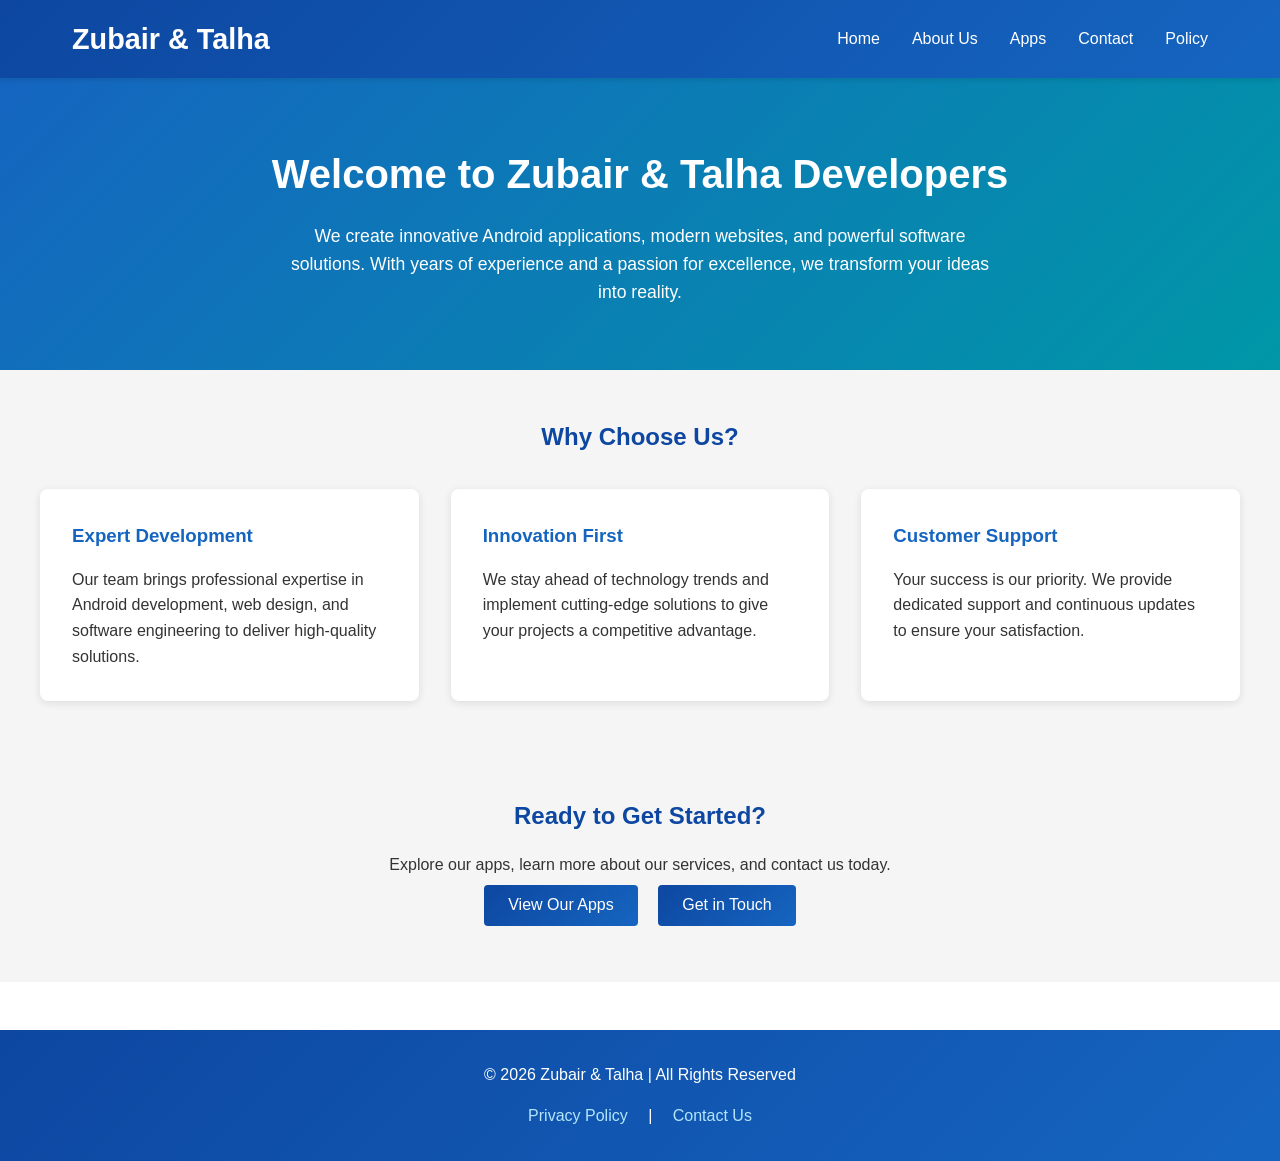
==== index.html @ c3ce9952 "Initial commit" ====
<!DOCTYPE html>
<html lang="en">
<head>
  <meta charset="UTF-8">
  <meta name="viewport" content="width=device-width, initial-scale=1.0">
  <title>Zubair & Talha - Professional App & Web Development</title>
  <link rel="stylesheet" href="style.css">
</head>
<body>
  <header>
    <div class="navbar">
      <h1>Zubair & Talha</h1>
      <nav>
        <a href="index.html">Home</a>
        <a href="about.html">About Us</a>
        <a href="apps.html">Apps</a>
        <a href="contact.html">Contact</a>
        <a href="policy.html">Policy</a>
      </nav>
    </div>
  </header>

  <section class="hero">
    <h2>Welcome to Zubair & Talha Developers</h2>
    <p>We create innovative Android applications, modern websites, and powerful software solutions. With years of experience and a passion for excellence, we transform your ideas into reality.</p>
  </section>

  <section class="features">
    <h2>Why Choose Us?</h2>
    <div class="feature-grid">
      <div class="feature-card">
        <h3>Expert Development</h3>
        <p>Our team brings professional expertise in Android development, web design, and software engineering to deliver high-quality solutions.</p>
      </div>
      <div class="feature-card">
        <h3>Innovation First</h3>
        <p>We stay ahead of technology trends and implement cutting-edge solutions to give your projects a competitive advantage.</p>
      </div>
      <div class="feature-card">
        <h3>Customer Support</h3>
        <p>Your success is our priority. We provide dedicated support and continuous updates to ensure your satisfaction.</p>
      </div>
    </div>
  </section>

  <section class="cta">
    <h2>Ready to Get Started?</h2>
    <p>Explore our apps, learn more about our services, and contact us today.</p>
    <a href="apps.html"><button class="cta-button">View Our Apps</button></a>
    <a href="contact.html"><button class="cta-button">Get in Touch</button></a>
  </section>

  <footer>
    <p>© 2026 Zubair & Talha | All Rights Reserved</p>
    <div class="footer-links">
      <a href="policy.html">Privacy Policy</a> | <a href="contact.html">Contact Us</a>
    </div>
  </footer>
</body>
</html>
---- style.css ----
* {
  margin: 0;
  padding: 0;
  box-sizing: border-box;
}

body {
  font-family: 'Segoe UI', Tahoma, Geneva, Verdana, sans-serif;
  line-height: 1.6;
  color: #333;
}

/* Header & Navigation */
header {
  background: linear-gradient(135deg, #0D47A1 0%, #1565C0 100%);
  color: white;
  padding: 1rem 0;
  box-shadow: 0 2px 5px rgba(0,0,0,0.1);
  position: sticky;
  top: 0;
  z-index: 1000;
}

.navbar {
  max-width: 1200px;
  margin: 0 auto;
  display: flex;
  justify-content: space-between;
  align-items: center;
  padding: 0 2rem;
}

.navbar h1 {
  color: white;
  font-size: 1.8rem;
}

nav {
  display: flex;
  gap: 2rem;
}

nav a {
  color: white;
  text-decoration: none;
  font-weight: 500;
  transition: opacity 0.3s;
}

nav a:hover {
  opacity: 0.8;
}

/* Hero Section */
.hero {
  background: linear-gradient(135deg, #1565C0 0%, #0097A7 100%);
  color: white;
  padding: 4rem 2rem;
  text-align: center;
}

.hero h2 {
  font-size: 2.5rem;
  margin-bottom: 1rem;
}

.hero p {
  font-size: 1.1rem;
  max-width: 700px;
  margin: 0 auto;
}

/* Content Section */
.content {
  max-width: 900px;
  margin: 2rem auto;
  padding: 0 2rem;
}

.content h2 {
  color: #0D47A1;
  margin-bottom: 1.5rem;
  font-size: 2rem;
}

.content h3 {
  color: #1565C0;
  margin-top: 1.5rem;
  margin-bottom: 1rem;
}

.content ul {
  margin-left: 2rem;
  margin-bottom: 1.5rem;
}

.content ul li {
  margin-bottom: 0.8rem;
}

.content p {
  margin-bottom: 1rem;
  text-align: justify;
}

/* Features Section */
.features {
  background: #f5f5f5;
  padding: 3rem 2rem;
}

.features h2 {
  text-align: center;
  color: #0D47A1;
  margin-bottom: 2rem;
}

.feature-grid {
  display: grid;
  grid-template-columns: repeat(auto-fit, minmax(250px, 1fr));
  gap: 2rem;
  max-width: 1200px;
  margin: 0 auto;
}

.feature-card {
  background: white;
  padding: 2rem;
  border-radius: 8px;
  box-shadow: 0 2px 8px rgba(0,0,0,0.1);
  transition: transform 0.3s, box-shadow 0.3s;
}

.feature-card:hover {
  transform: translateY(-5px);
  box-shadow: 0 4px 12px rgba(13, 71, 161, 0.2);
}

.feature-card h3 {
  color: #1565C0;
  margin-bottom: 1rem;
}

/* App Cards */
.app-card {
  background: white;
  border-left: 5px solid #0D47A1;
  padding: 2rem;
  margin-bottom: 2rem;
  border-radius: 4px;
  box-shadow: 0 2px 8px rgba(0,0,0,0.1);
}

.app-card h3 {
  color: #0D47A1;
  margin-bottom: 1rem;
}

.app-card p {
  color: #555;
  margin-bottom: 1rem;
}

/* Buttons */
button, .submit-btn, .cta-button {
  background: linear-gradient(135deg, #0D47A1 0%, #1565C0 100%);
  color: white;
  padding: 0.7rem 1.5rem;
  border: none;
  border-radius: 4px;
  cursor: pointer;
  font-size: 1rem;
  font-weight: 500;
  transition: all 0.3s;
}

button:hover, .submit-btn:hover, .cta-button:hover {
  background: linear-gradient(135deg, #0097A7 0%, #00838F 100%);
  transform: translateY(-2px);
  box-shadow: 0 4px 8px rgba(13, 71, 161, 0.3);
}

.download-btn {
  background: linear-gradient(135deg, #1565C0 0%, #0097A7 100%);
}

/* CTA Section */
.cta {
  background: #f5f5f5;
  padding: 3rem 2rem;
  text-align: center;
}

.cta h2 {
  color: #0D47A1;
  margin-bottom: 1rem;
}

.cta button {
  margin: 0.5rem;
}

/* Contact Form */
.contact-container {
  display: grid;
  grid-template-columns: 1fr 1fr;
  gap: 2rem;
  margin: 2rem 0;
}

.contact-info, .contact-form {
  background: white;
  padding: 2rem;
  border-radius: 8px;
  box-shadow: 0 2px 8px rgba(0,0,0,0.1);
}

.contact-info h3, .contact-form h3 {
  color: #0D47A1;
  margin-bottom: 1.5rem;
}

.contact-info p {
  margin-bottom: 1rem;
}

.contact-form input, .contact-form textarea {
  width: 100%;
  padding: 0.8rem;
  margin-bottom: 1rem;
  border: 1px solid #ddd;
  border-radius: 4px;
  font-family: inherit;
}

.contact-form input:focus, .contact-form textarea:focus {
  outline: none;
  border-color: #0D47A1;
  box-shadow: 0 0 5px rgba(13, 71, 161, 0.2);
}

/* Footer */
footer {
  background: linear-gradient(135deg, #0D47A1 0%, #1565C0 100%);
  color: white;
  text-align: center;
  padding: 2rem;
  margin-top: 3rem;
}

.footer-links {
  margin-top: 1rem;
}

.footer-links a {
  color: #B3E5FC;
  text-decoration: none;
  margin: 0 1rem;
}

.footer-links a:hover {
  text-decoration: underline;
}

/* Responsive Design */
@media (max-width: 768px) {
  .navbar {
    flex-direction: column;
    gap: 1rem;
  }

  nav {
    flex-direction: column;
    gap: 0.5rem;
  }

  .hero h2 {
    font-size: 1.8rem;
  }

  .contact-container {
    grid-template-columns: 1fr;
  }

  .feature-grid {
    grid-template-columns: 1fr;
  }
}
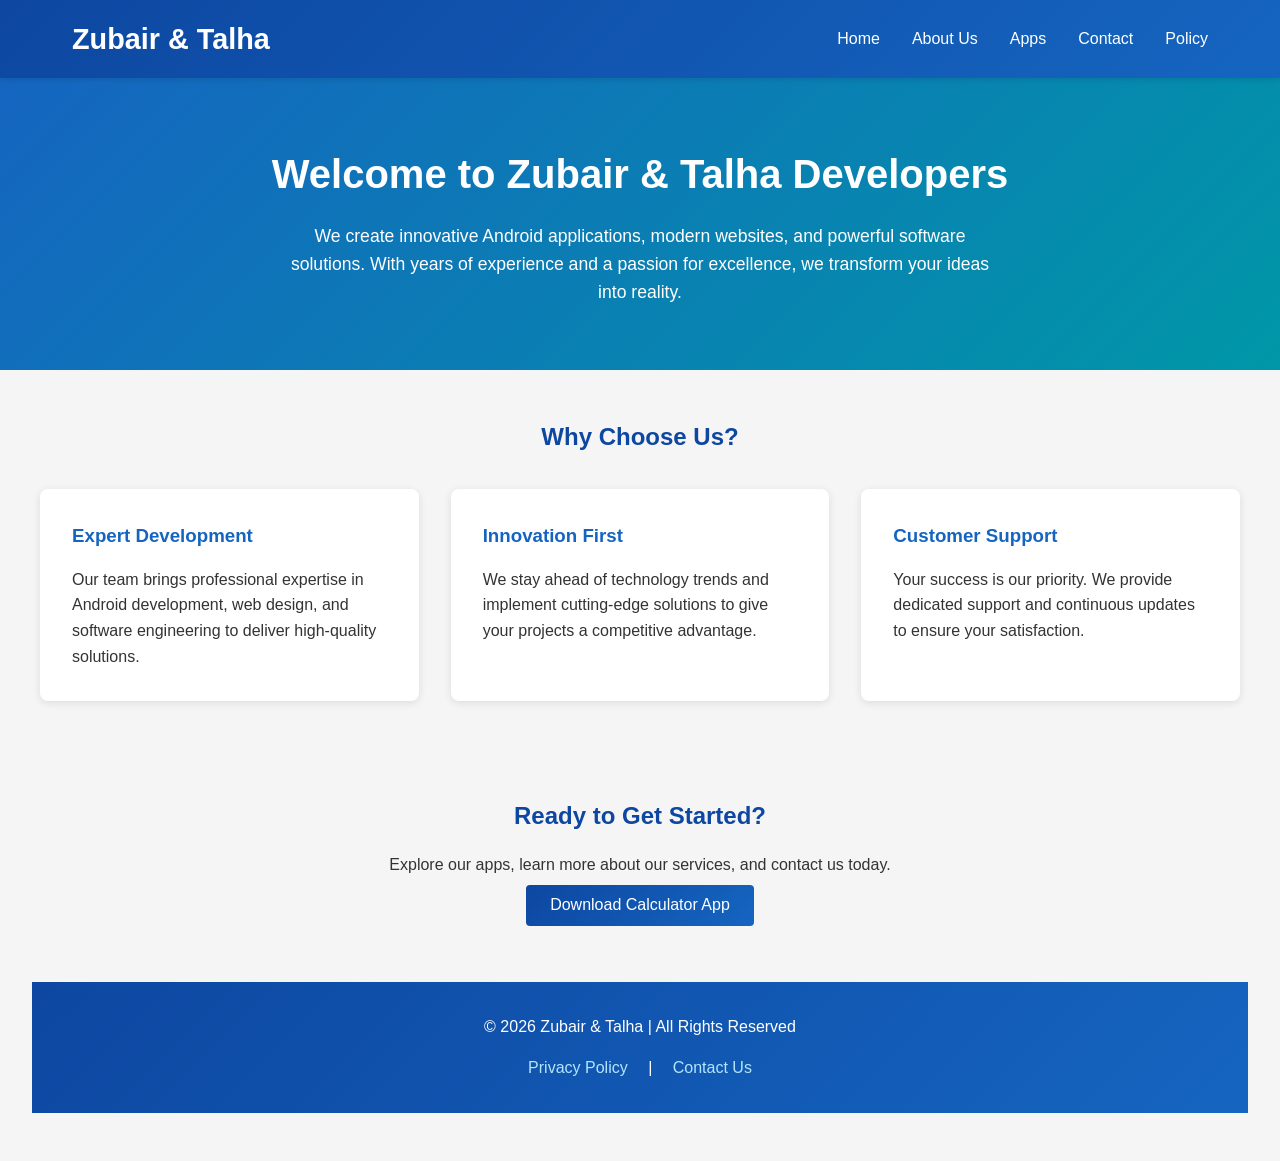
==== commit 7b906e4b: "Add calculator app download setup and update homepage/apps page" ====
--- a/index.html
+++ b/index.html
@@ -46,9 +46,7 @@
   <section class="cta">
     <h2>Ready to Get Started?</h2>
     <p>Explore our apps, learn more about our services, and contact us today.</p>
-    <a href="apps.html"><button class="cta-button">View Our Apps</button></a>
-    <a href="contact.html"><button class="cta-button">Get in Touch</button></a>
-  </section>
+    <a href="downloads/calculator.apk" download><button class="cta-button">Download Calculator App</button></a>
 
   <footer>
     <p>© 2026 Zubair & Talha | All Rights Reserved</p>
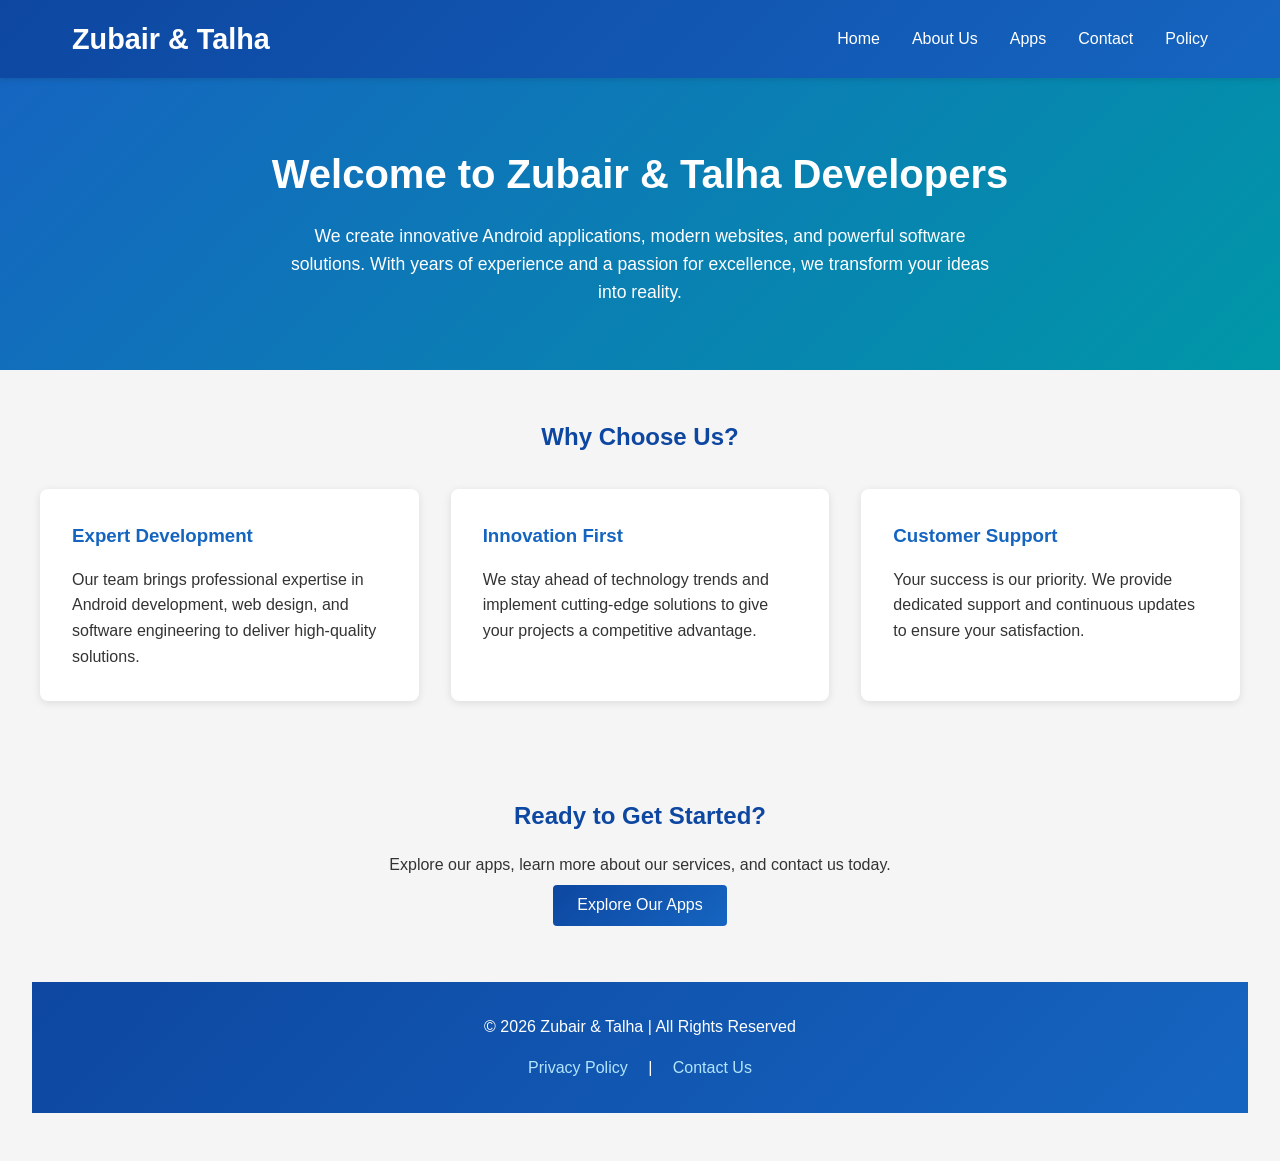
==== commit c578803f: "Add Loan Tracker app to website" ====
--- a/index.html
+++ b/index.html
@@ -46,7 +46,7 @@
   <section class="cta">
     <h2>Ready to Get Started?</h2>
     <p>Explore our apps, learn more about our services, and contact us today.</p>
-    <a href="downloads/calculator.apk" download><button class="cta-button">Download Calculator App</button></a>
+    <a href="apps.html"><button class="cta-button">Explore Our Apps</button></a>
 
   <footer>
     <p>© 2026 Zubair & Talha | All Rights Reserved</p>
